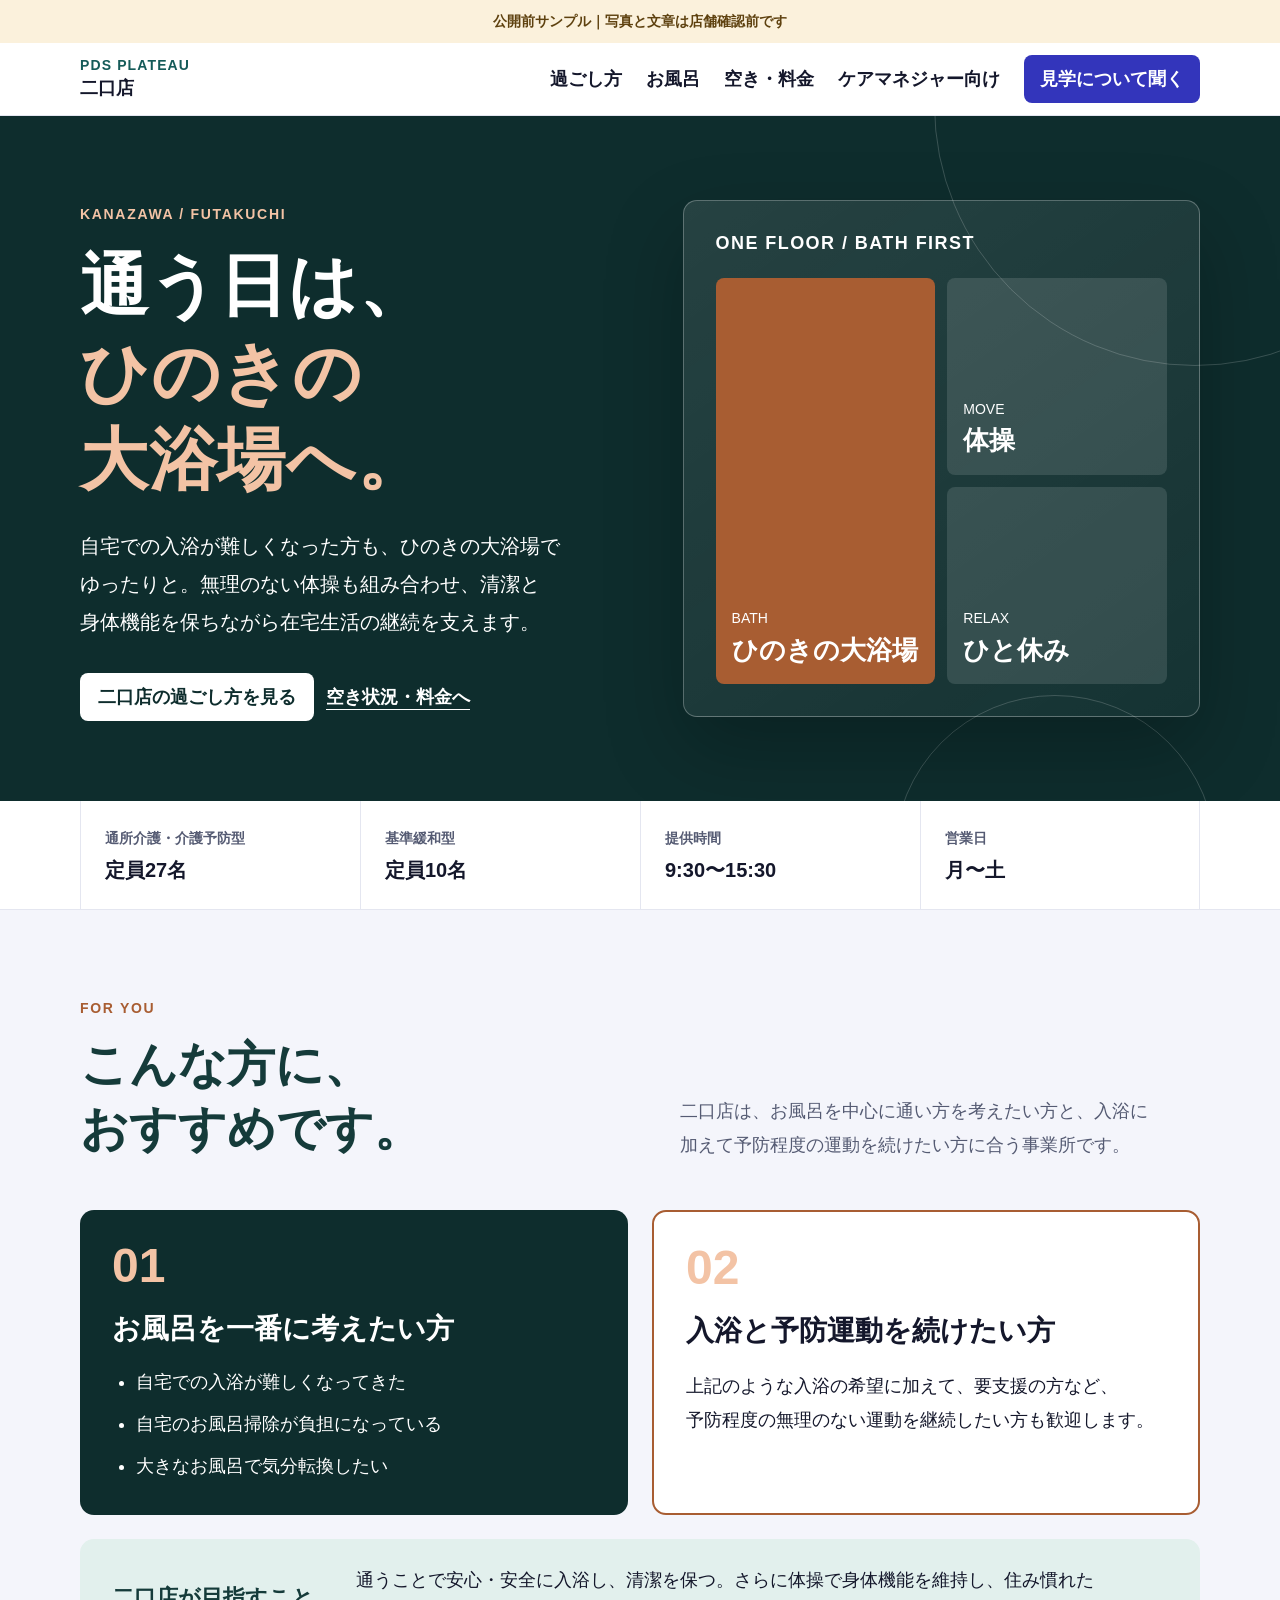
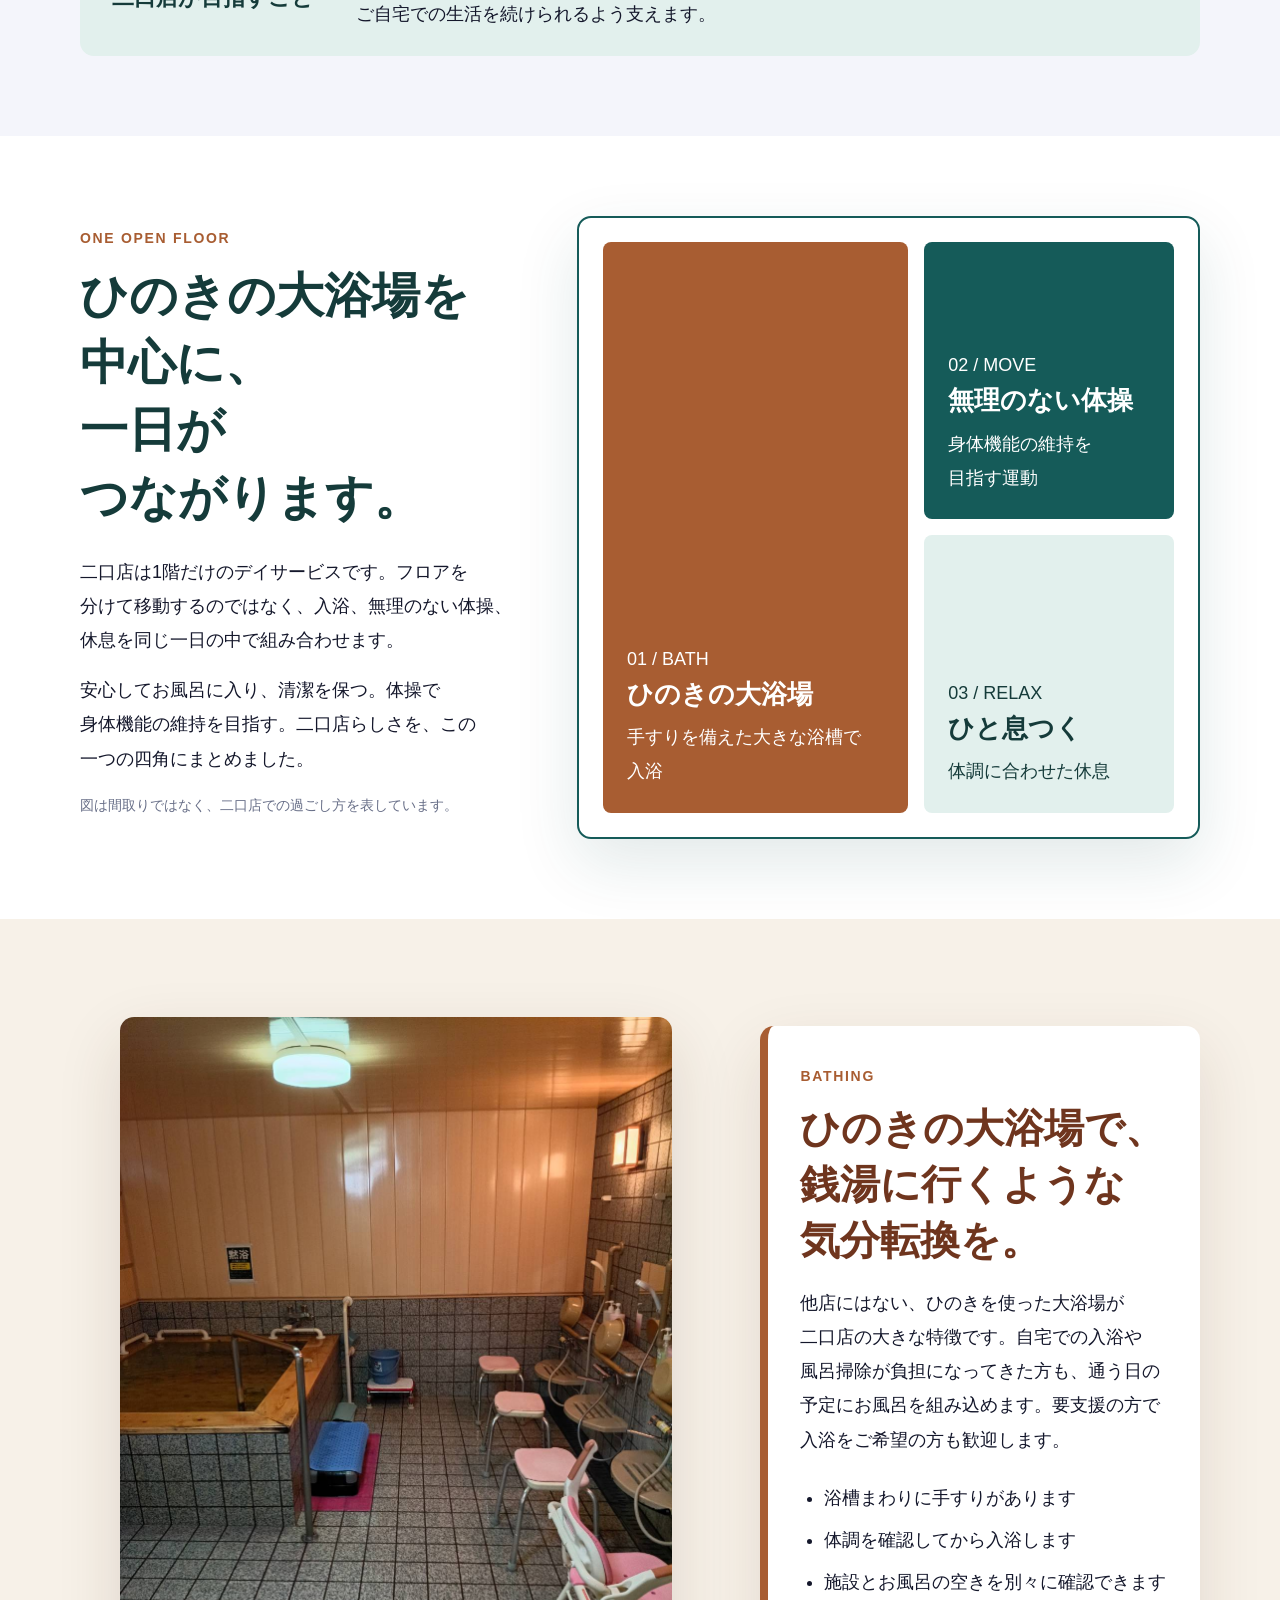
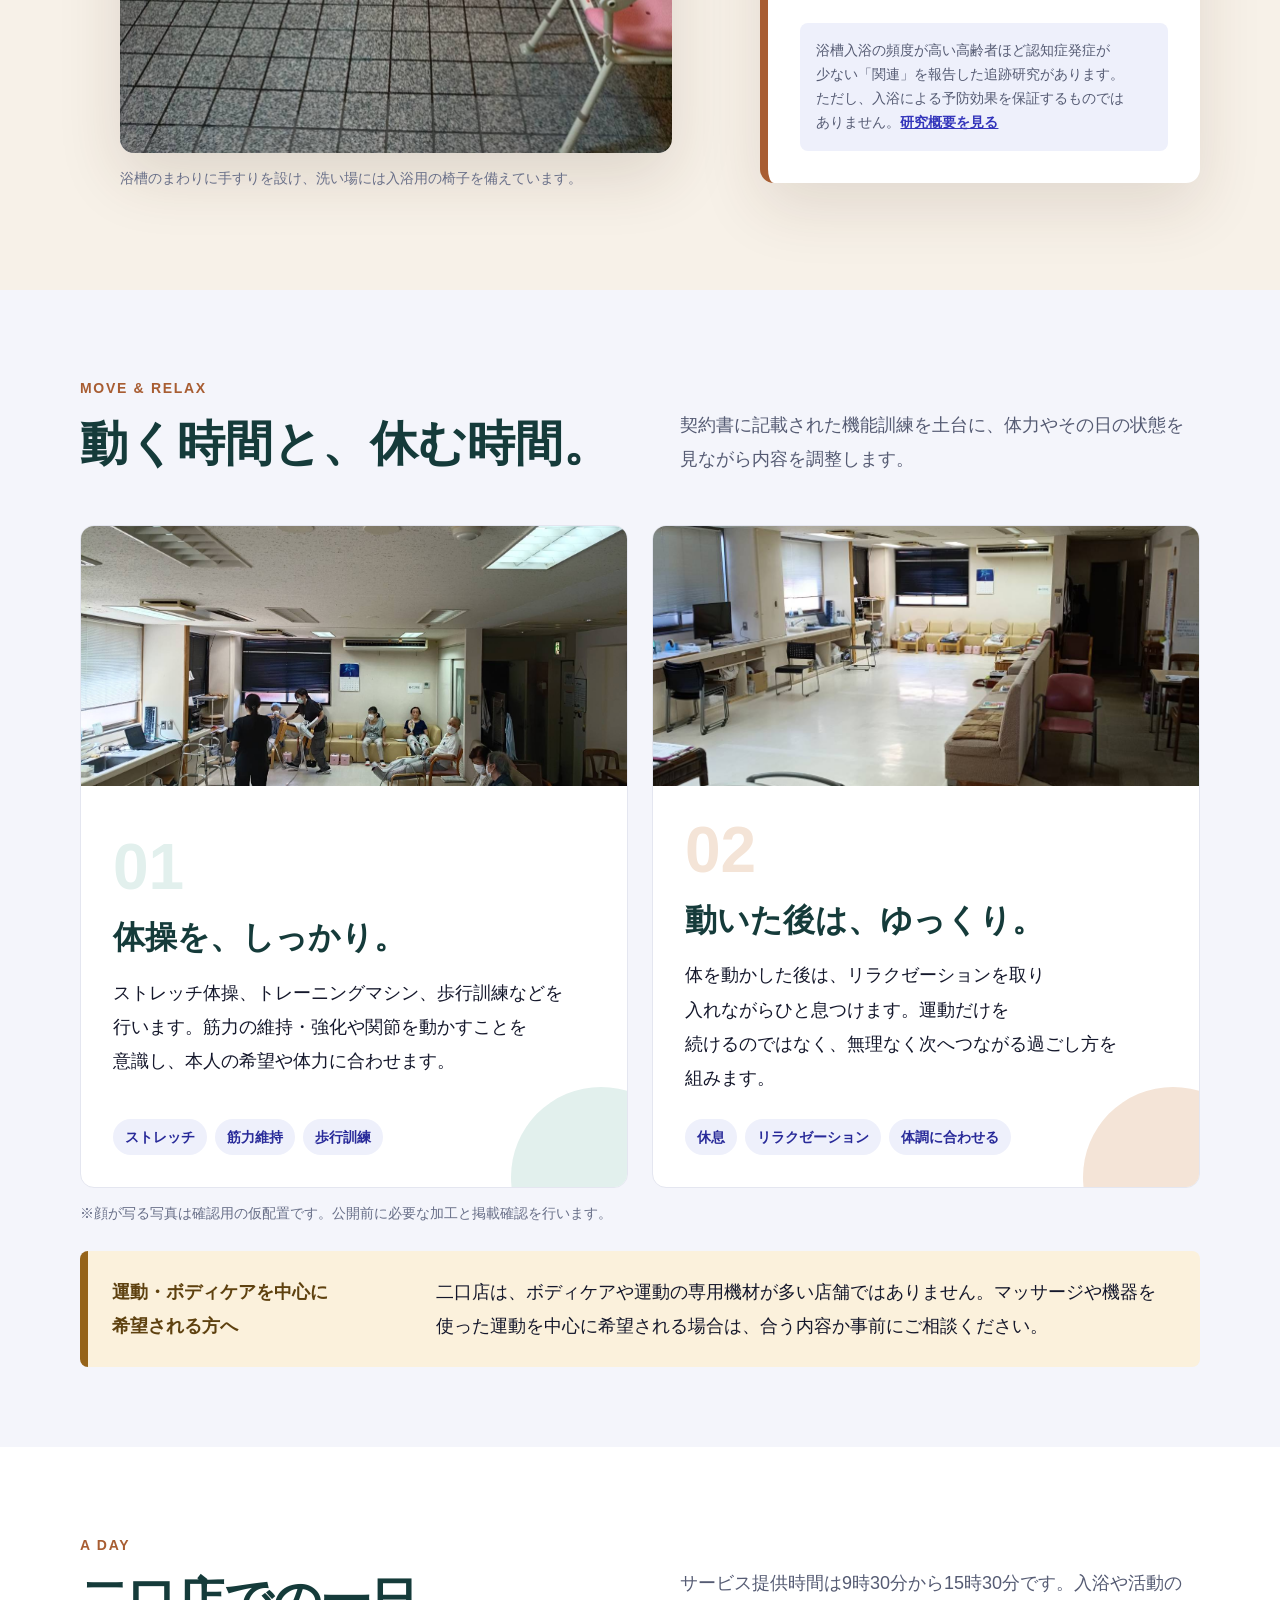
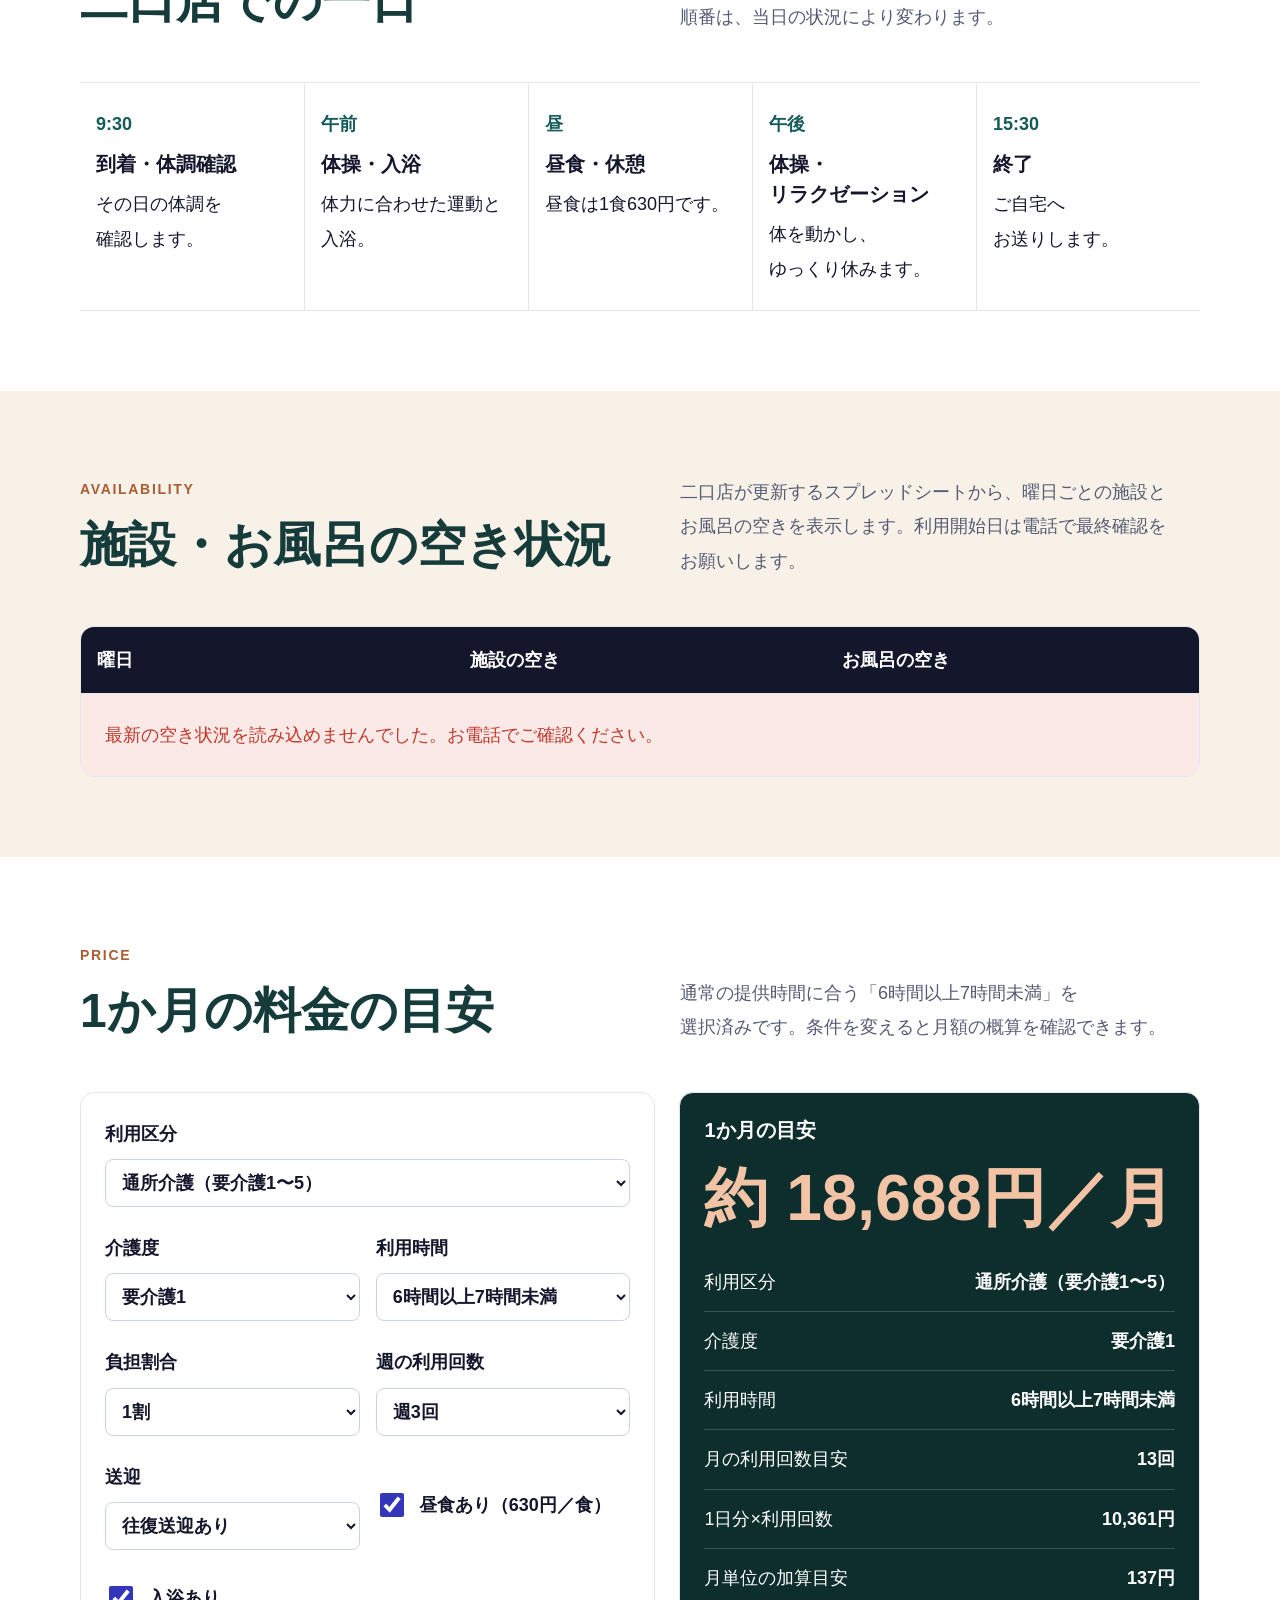
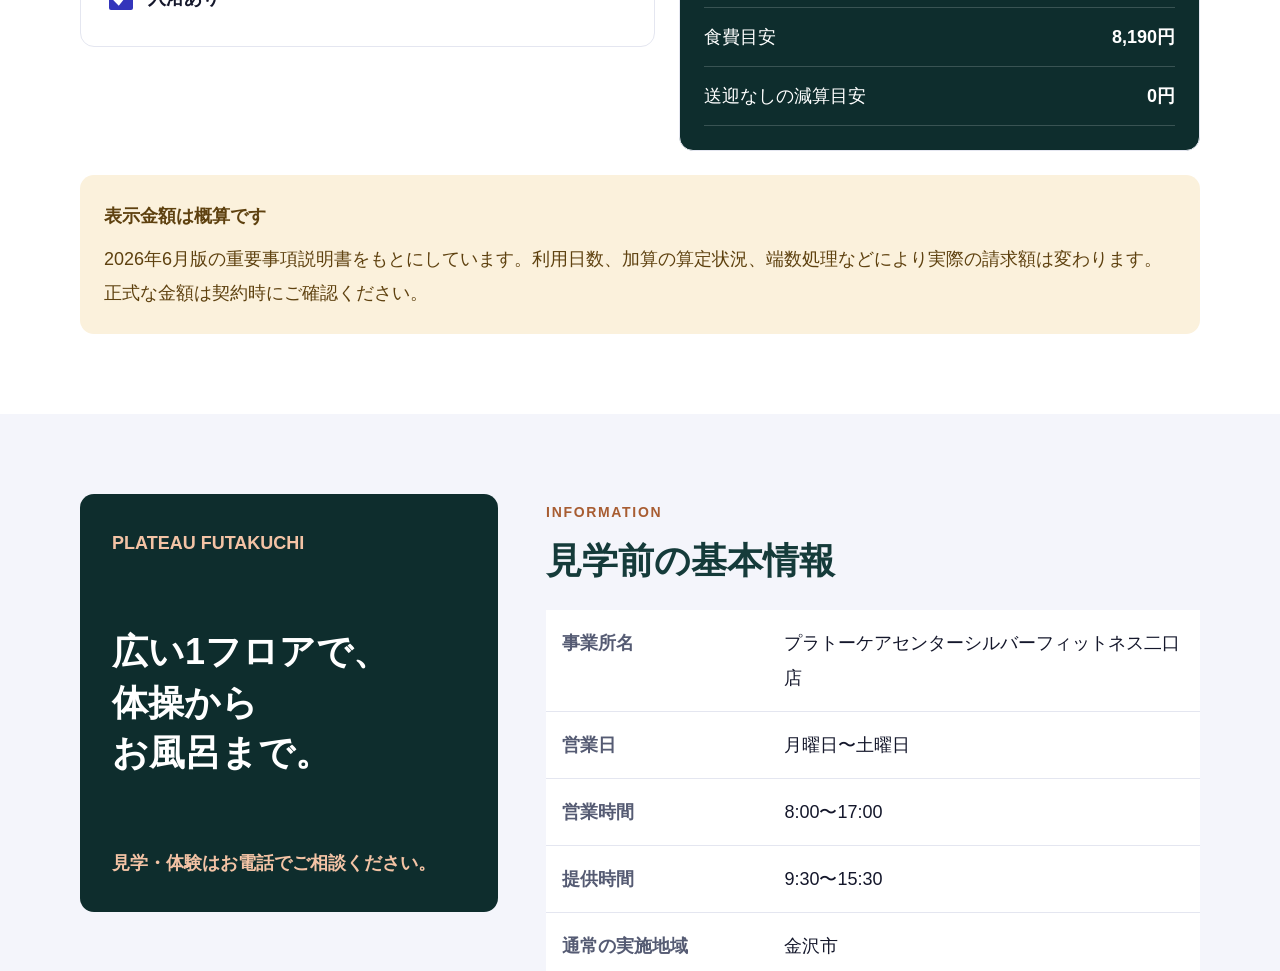
==== index.html @ 26f14284 "二口店の責任者確認用LPとパンフレットを追加" ====
<!doctype html>
<html lang="ja">
<head>
  <meta charset="utf-8">
  <meta name="viewport" content="width=device-width,initial-scale=1">
  <meta name="robots" content="noindex,nofollow,noarchive">
  <title>二口店｜責任者確認用</title>
  <meta http-equiv="refresh" content="0; url=futakuchi.html">
</head>
<body><p><a href="futakuchi.html">二口店の一般向け確認ページを開く</a></p></body>
</html>
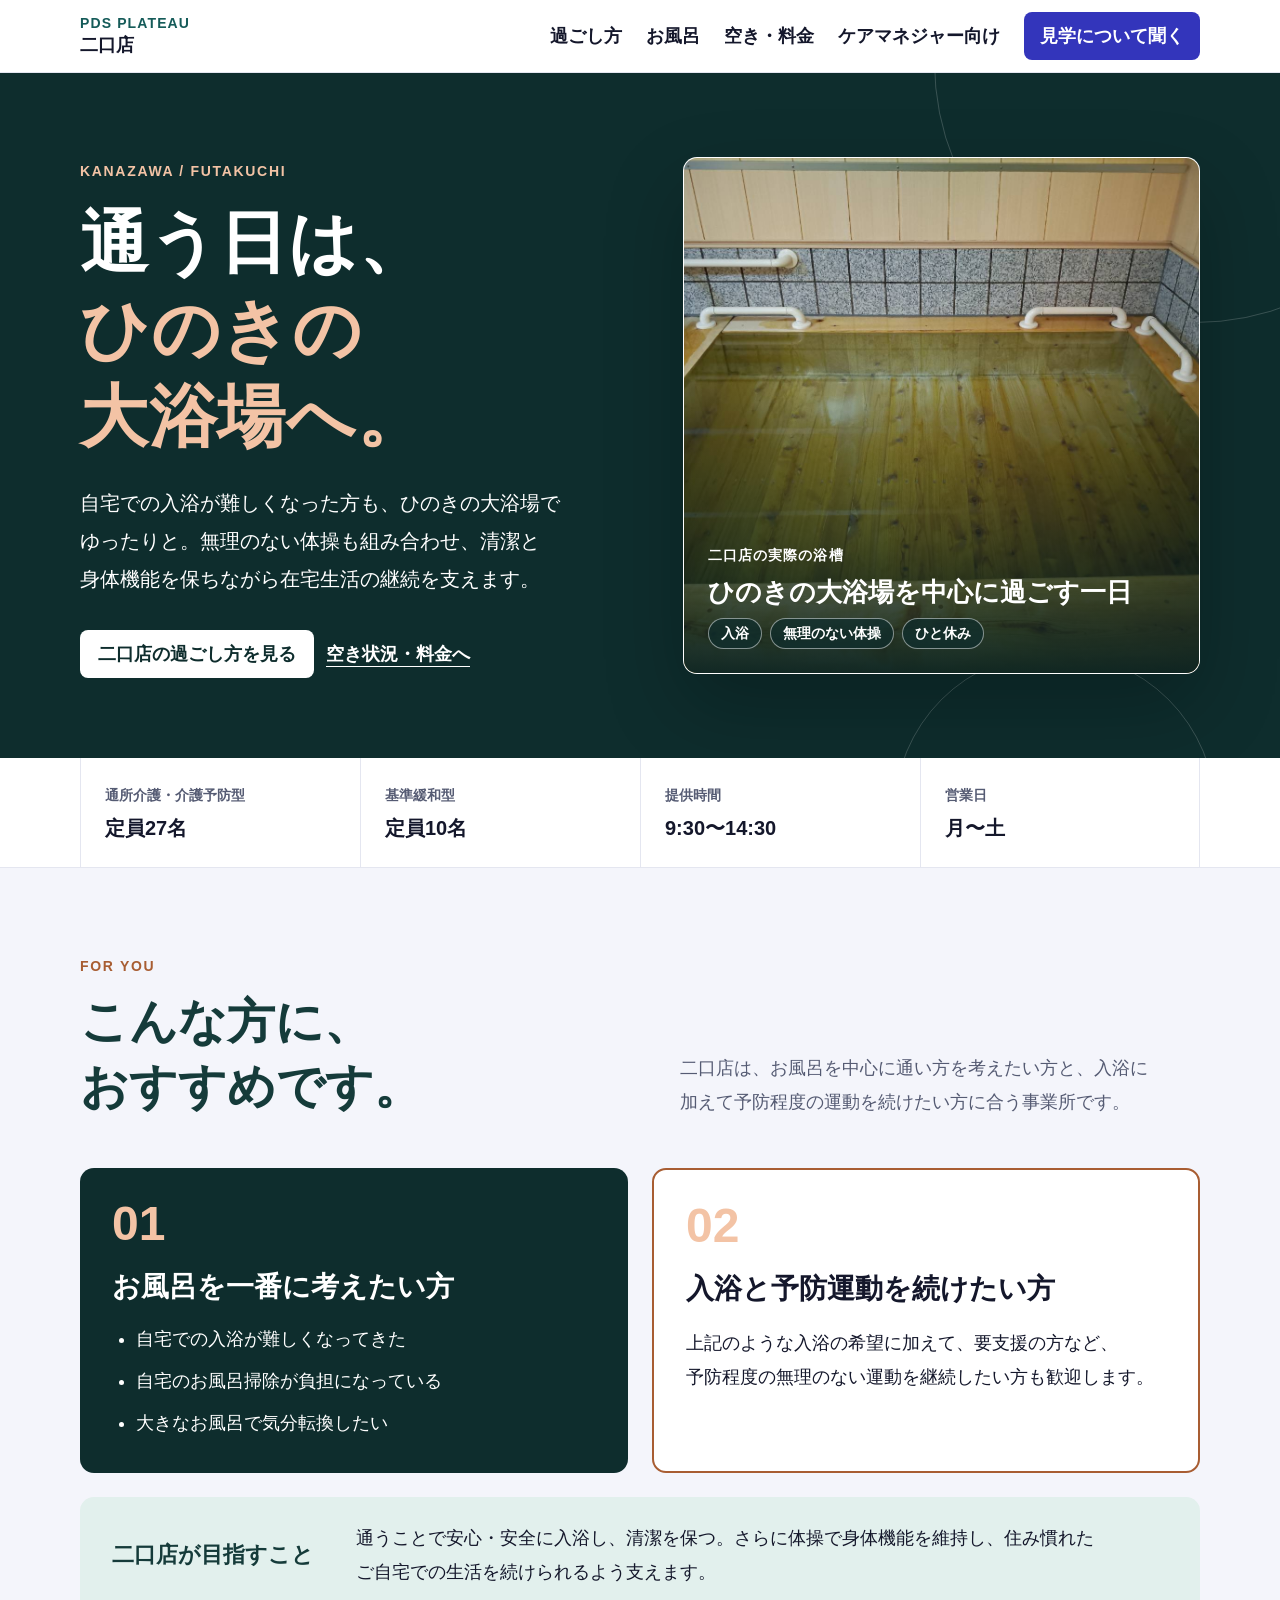
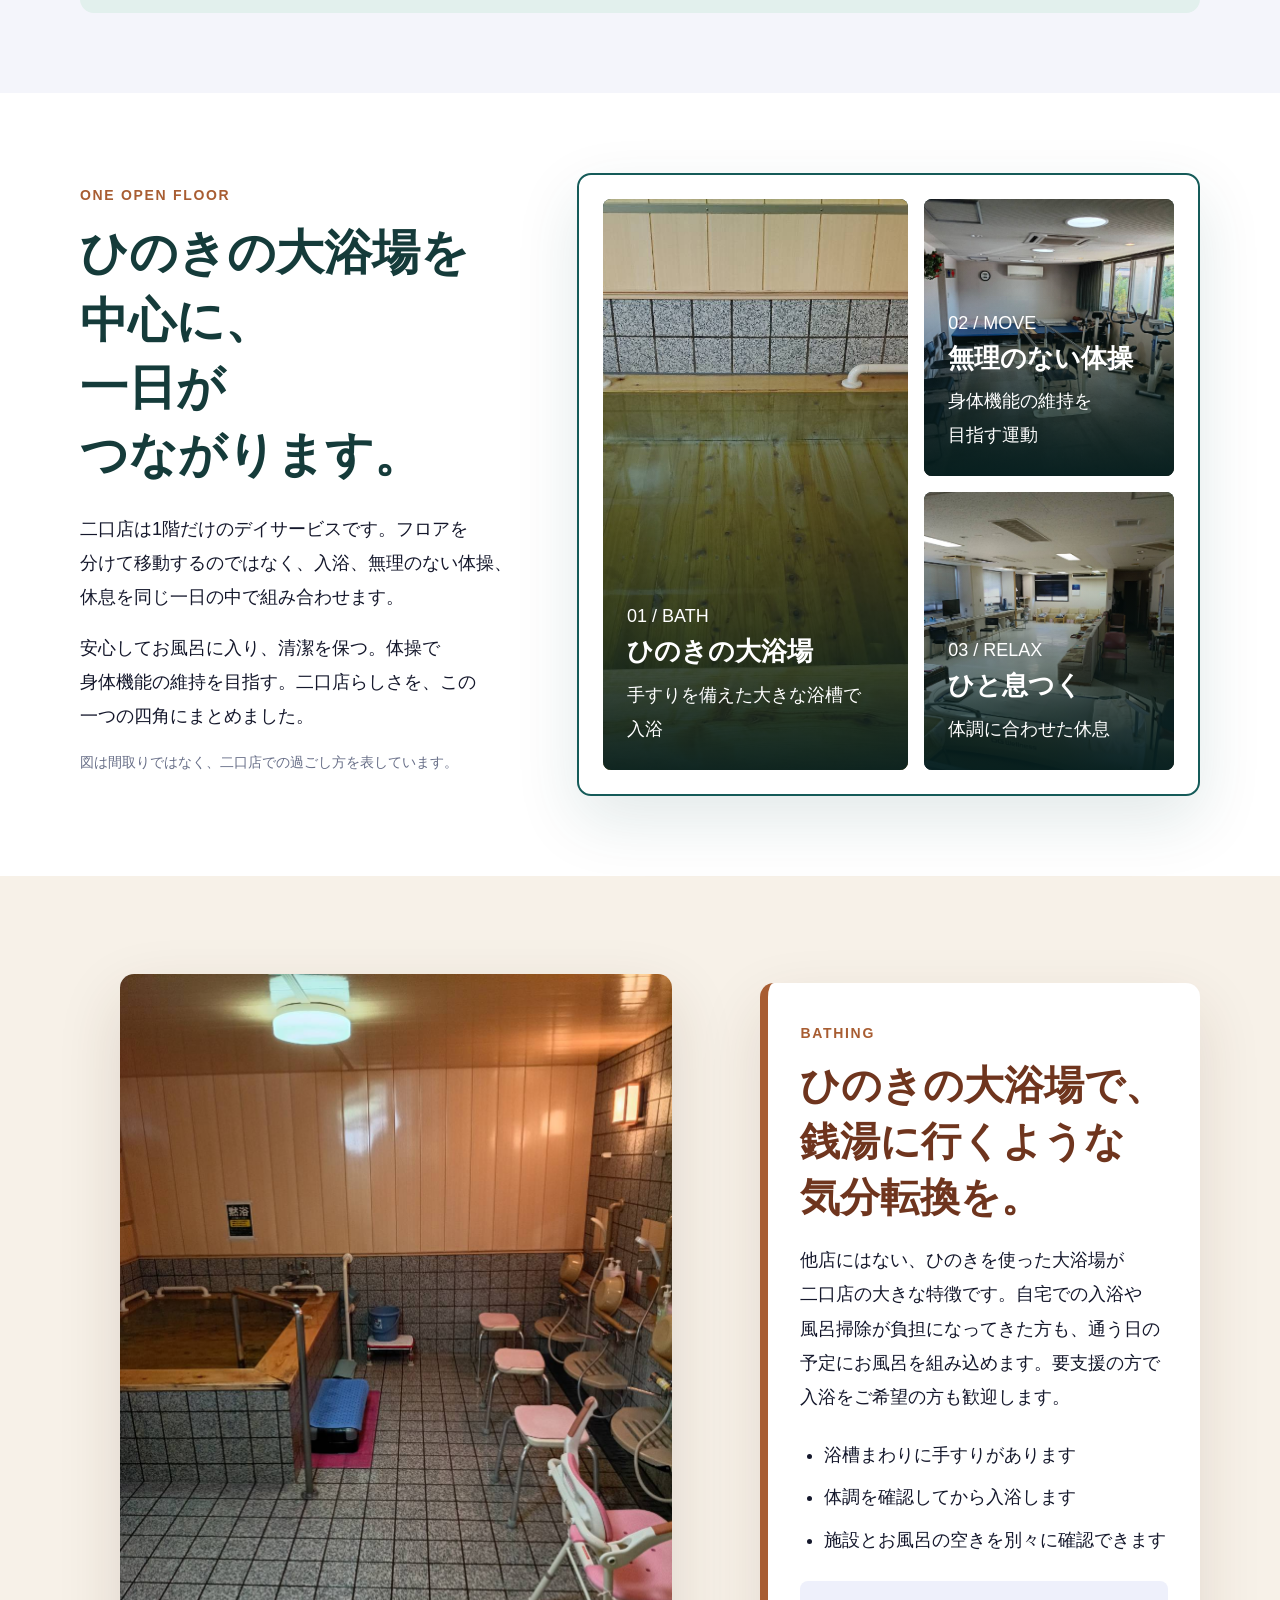
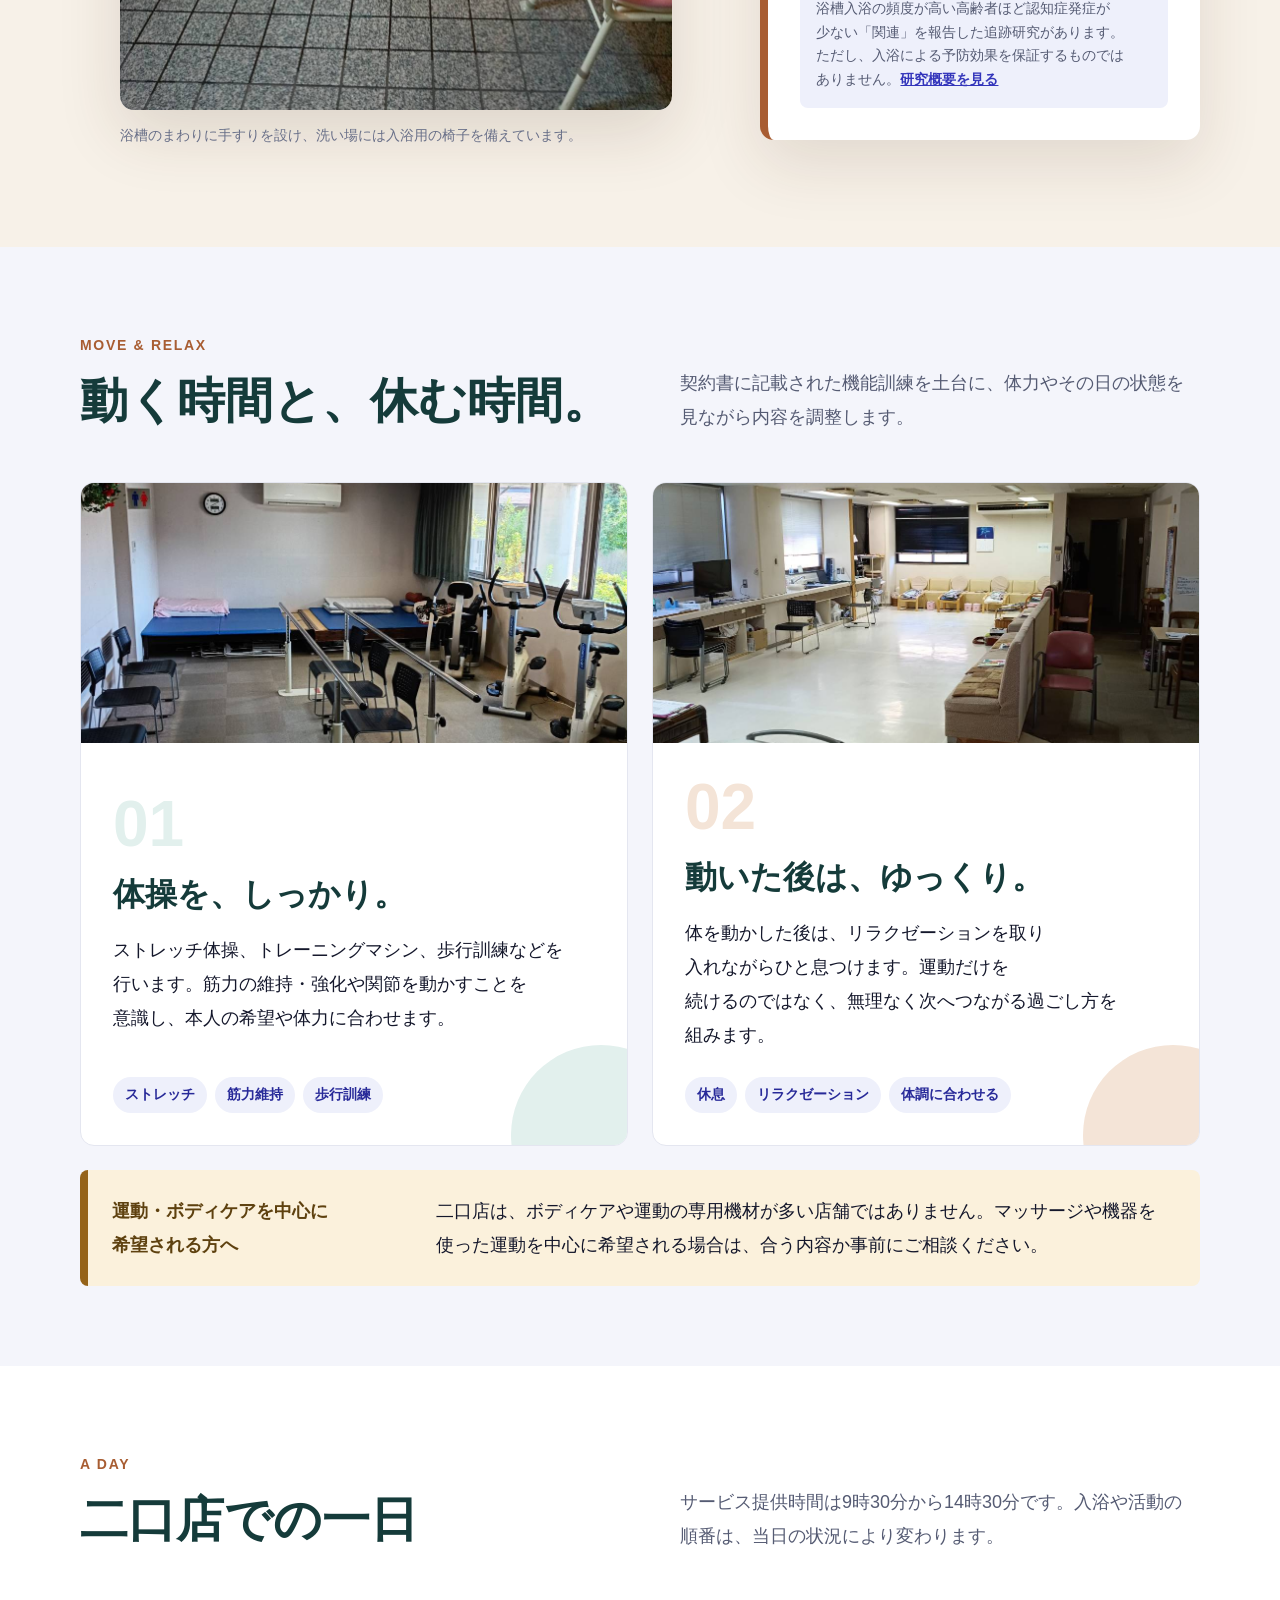
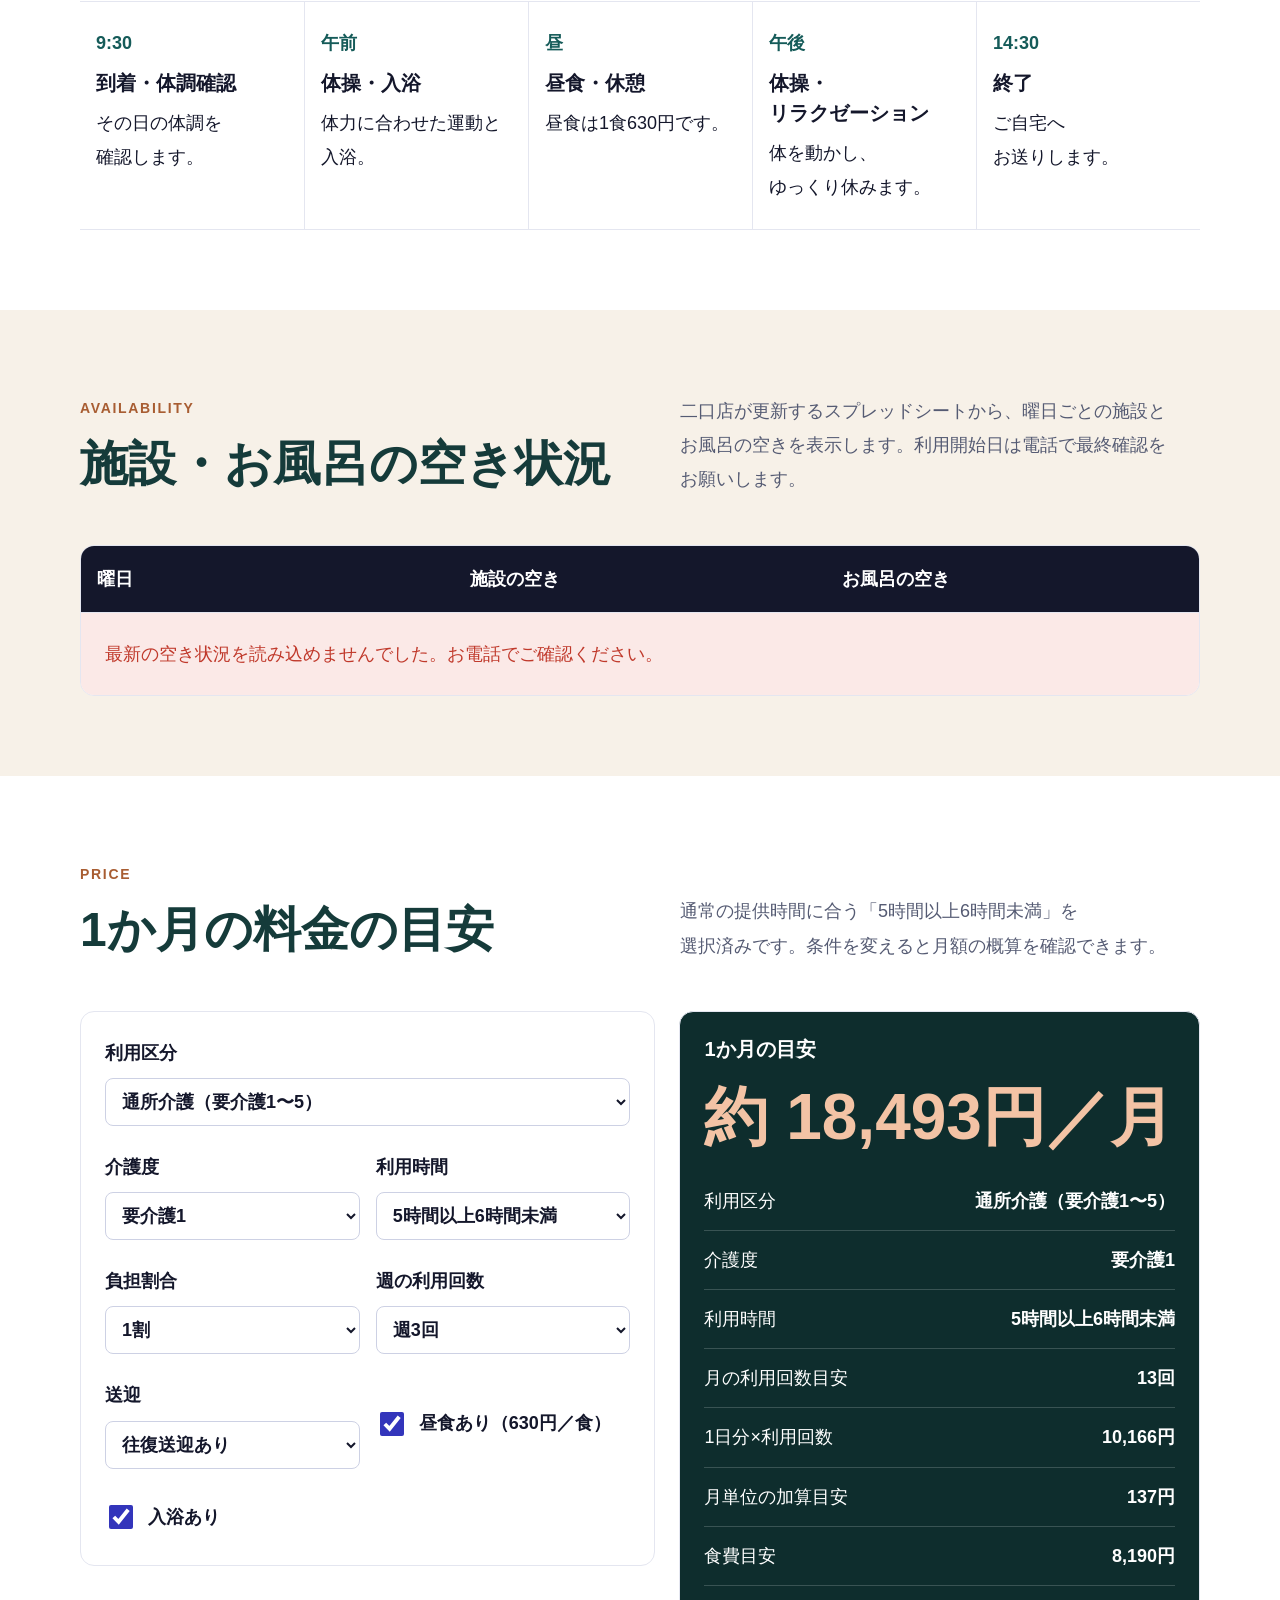
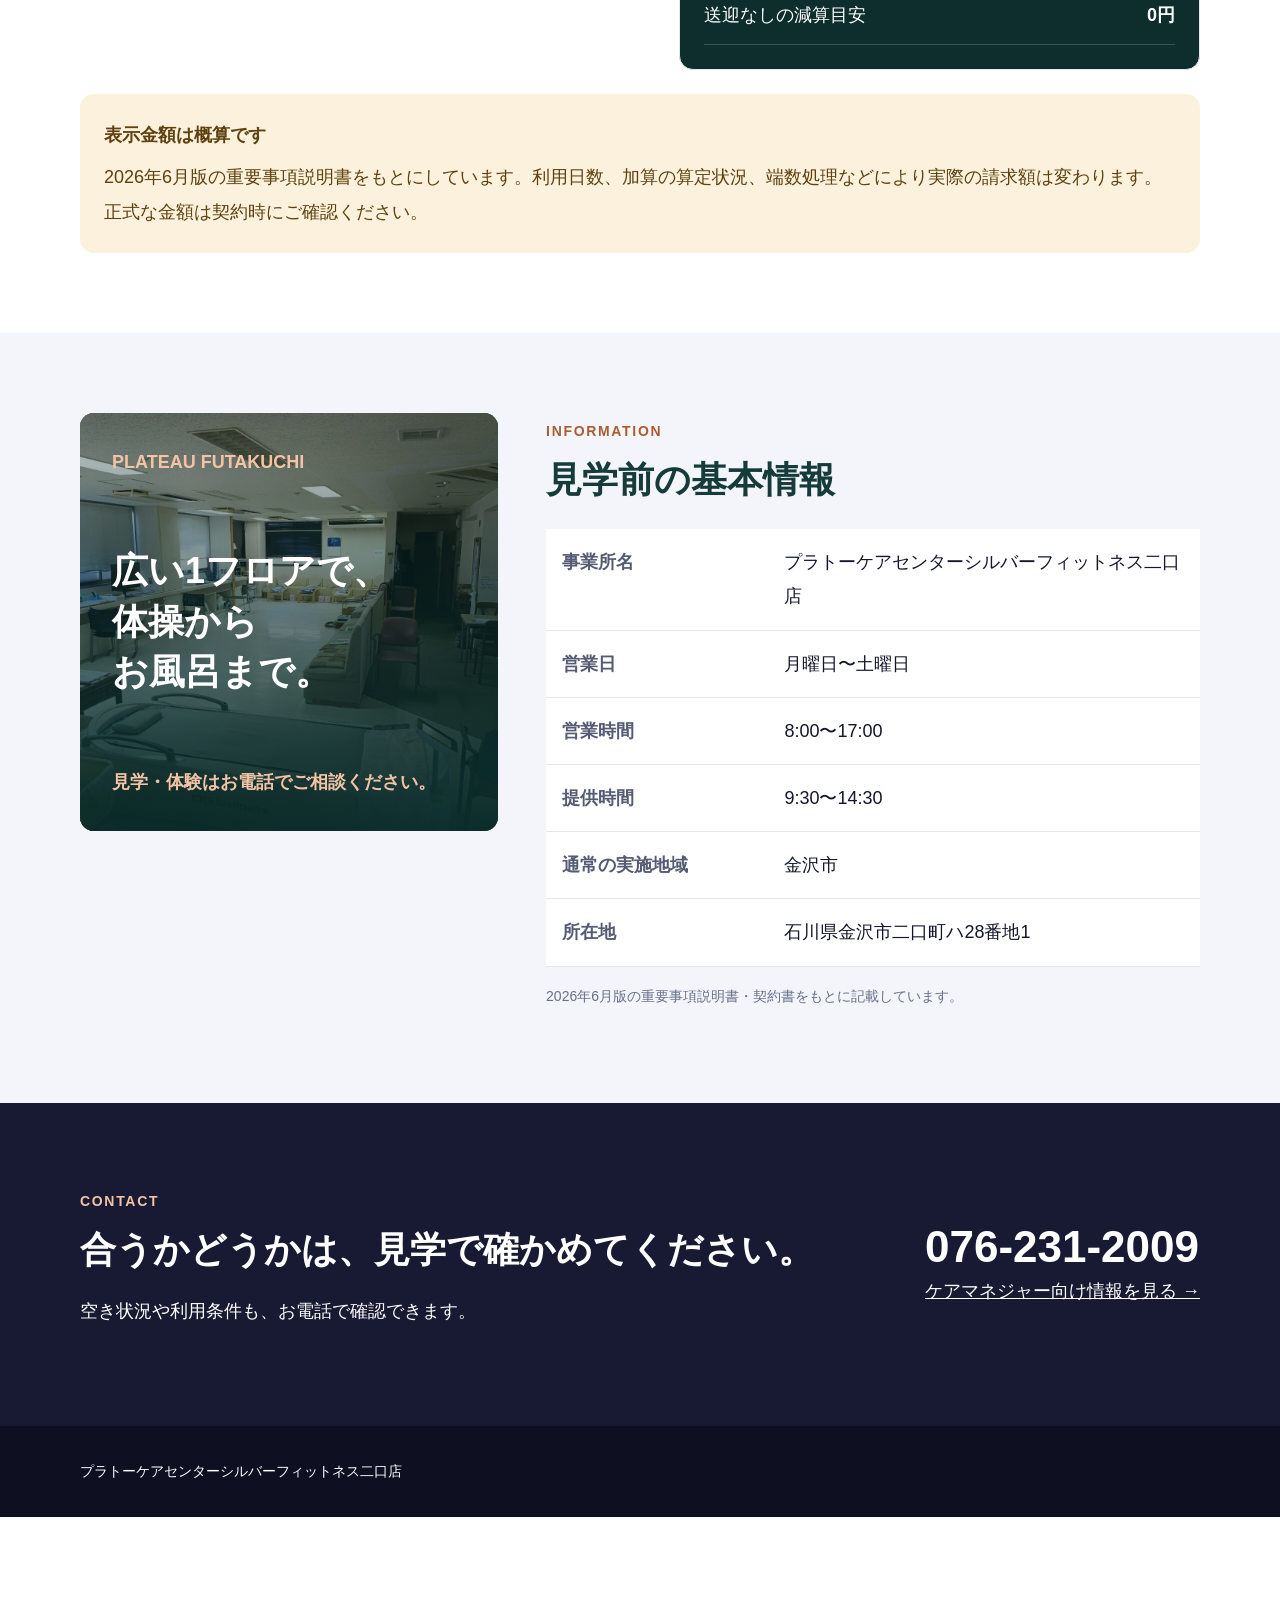
==== commit 8642afff: "二口店一般向けLPを正式公開状態に更新" ====
--- a/index.html
+++ b/index.html
@@ -3,9 +3,9 @@
 <head>
   <meta charset="utf-8">
   <meta name="viewport" content="width=device-width,initial-scale=1">
-  <meta name="robots" content="noindex,nofollow,noarchive">
-  <title>二口店｜責任者確認用</title>
+  <meta name="robots" content="index,follow">
+  <title>プラトーケアセンターシルバーフィットネス二口店</title>
   <meta http-equiv="refresh" content="0; url=futakuchi.html">
 </head>
-<body><p><a href="futakuchi.html">二口店の一般向け確認ページを開く</a></p></body>
+<body><p><a href="futakuchi.html">二口店の一般向けページを開く</a></p></body>
 </html>
